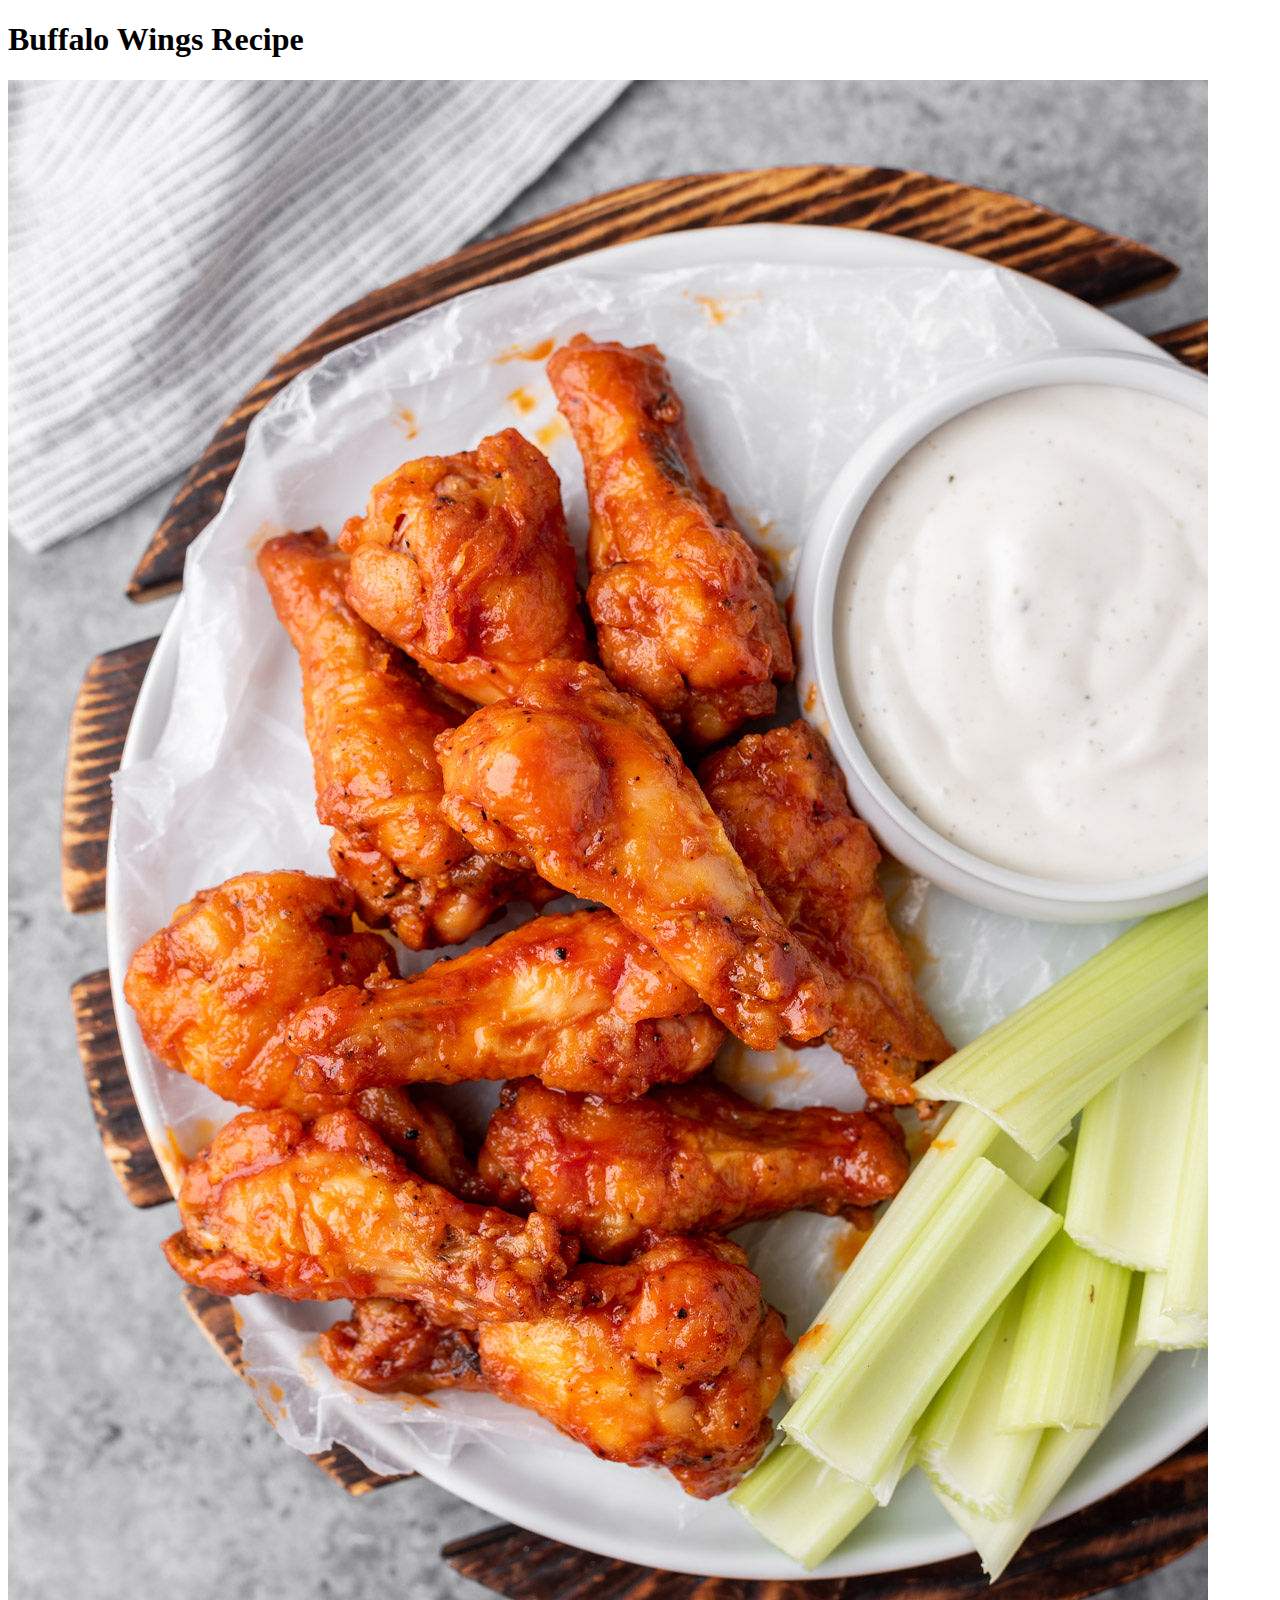
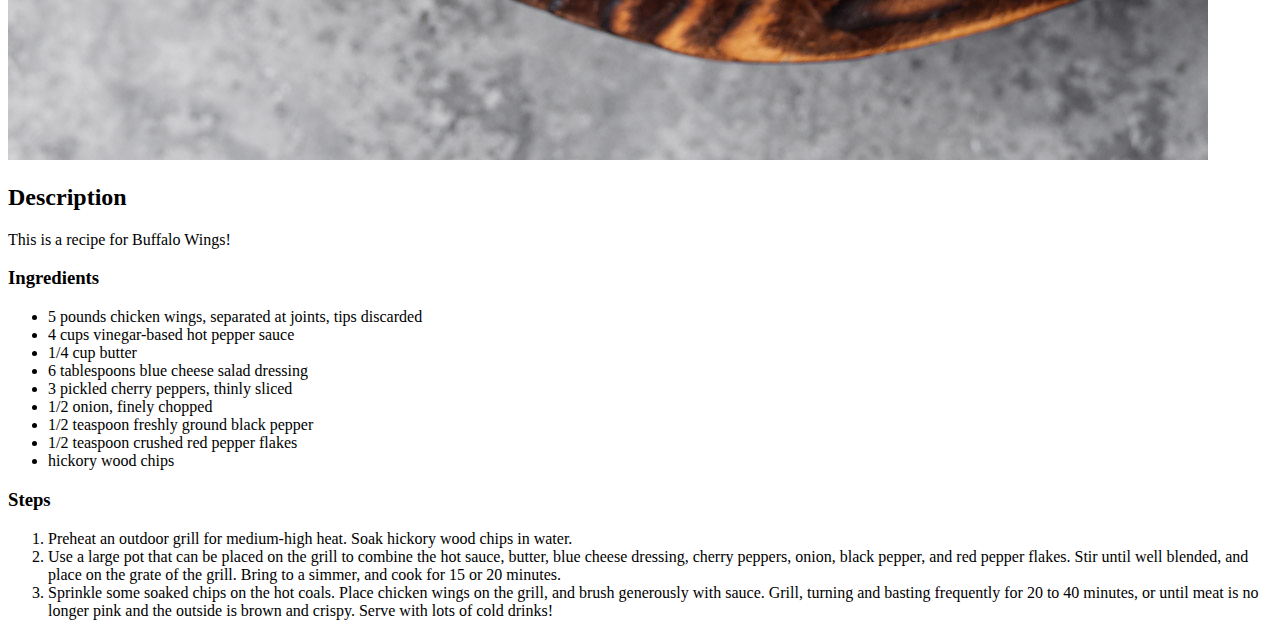
==== recipes/buffalowings.html @ a20873ae "Iteration 4B:Complete Recipes Page -Add final recipe for recipe page. -Add image directory and wings" ====
<!DOCTYPE html>
<html>
    <head>
        <meta charset="utf-8">
        
        <title>Buffalo Wings Recipe</title>
    </head>

        <body>
            <h1>Buffalo Wings Recipe</h1>

            <img src="images/wings.jpg" alt="Buffalo Wings">

            <h2>Description</h2>

            <p>This is a recipe for Buffalo Wings!</p>

            <h3>Ingredients</h3>

            <ul>
                <li>5 pounds chicken wings, separated at joints, tips discarded</li>
                <li>4 cups vinegar-based hot pepper sauce</li>
                <li>1/4 cup butter</li>
                <li>6 tablespoons blue cheese salad dressing</li>
                <li>3 pickled cherry peppers, thinly sliced</li>
                <li>1/2 onion, finely chopped</li>
                <li>1/2 teaspoon freshly ground black pepper</li>
                <li>1/2 teaspoon crushed red pepper flakes</li>
                <li>hickory wood chips</li>
            </ul>

            <h3>Steps</h3>

            <ol>
                <li>Preheat an outdoor grill for medium-high heat. Soak hickory wood chips in water.</li>
                <li>Use a large pot that can be placed on the grill to combine the hot sauce, butter, blue cheese dressing, cherry peppers, onion, black pepper, and red pepper flakes. Stir until well blended, and place on the grate of the grill. Bring to a simmer, and cook for 15 or 20 minutes.</li>
                <li>Sprinkle some soaked chips on the hot coals. Place chicken wings on the grill, and brush generously with sauce. Grill, turning and basting frequently for 20 to 40 minutes, or until meat is no longer pink and the outside is brown and crispy. Serve with lots of cold drinks!</li>
            </ol>
            
            </html>
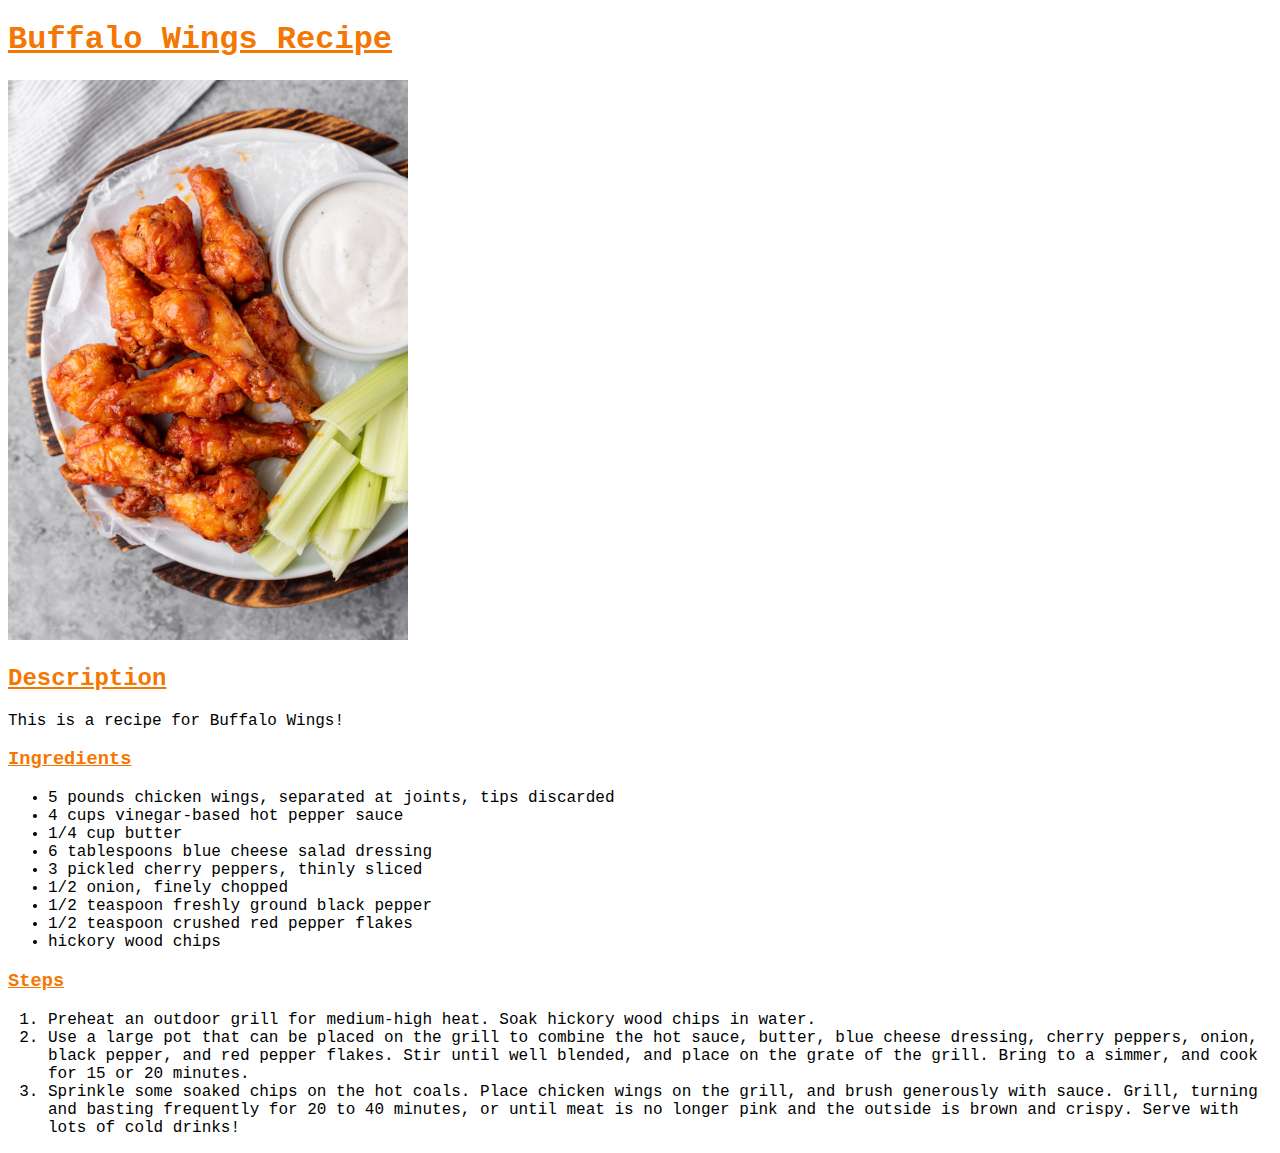
==== commit 1a930231: "Add Style to Recipe Pages -Add selectors to html elements in recipe pages. -Add external CSS links t" ====
--- a/recipes/buffalowings.html
+++ b/recipes/buffalowings.html
@@ -4,18 +4,19 @@
         <meta charset="utf-8">
         
         <title>Buffalo Wings Recipe</title>
+        <link rel="stylesheet" href="buffalowingsstyle.css"
     </head>
 
         <body>
-            <h1>Buffalo Wings Recipe</h1>
+            <h1 class="head one">Buffalo Wings Recipe</h1>
 
-            <img src="images/wings.jpg" alt="Buffalo Wings">
+            <img class="image" src="images/wings.jpg" alt="Buffalo Wings">
 
-            <h2>Description</h2>
+            <h2 class="head two">Description</h2>
 
             <p>This is a recipe for Buffalo Wings!</p>
 
-            <h3>Ingredients</h3>
+            <h3 class="head three">Ingredients</h3>
 
             <ul>
                 <li>5 pounds chicken wings, separated at joints, tips discarded</li>
@@ -29,7 +30,7 @@
                 <li>hickory wood chips</li>
             </ul>
 
-            <h3>Steps</h3>
+            <h3 class="head three">Steps</h3>
 
             <ol>
                 <li>Preheat an outdoor grill for medium-high heat. Soak hickory wood chips in water.</li>
--- a/recipes/buffalowingsstyle.css
+++ b/recipes/buffalowingsstyle.css
@@ -0,0 +1,15 @@
+* {
+    font-family: "Courier New"
+}
+
+.head {
+    font-weight: bold;
+    color: rgb(243, 119, 2);
+    text-decoration: underline;
+
+}
+
+.image {
+    height:auto;
+    width: 400px 
+}